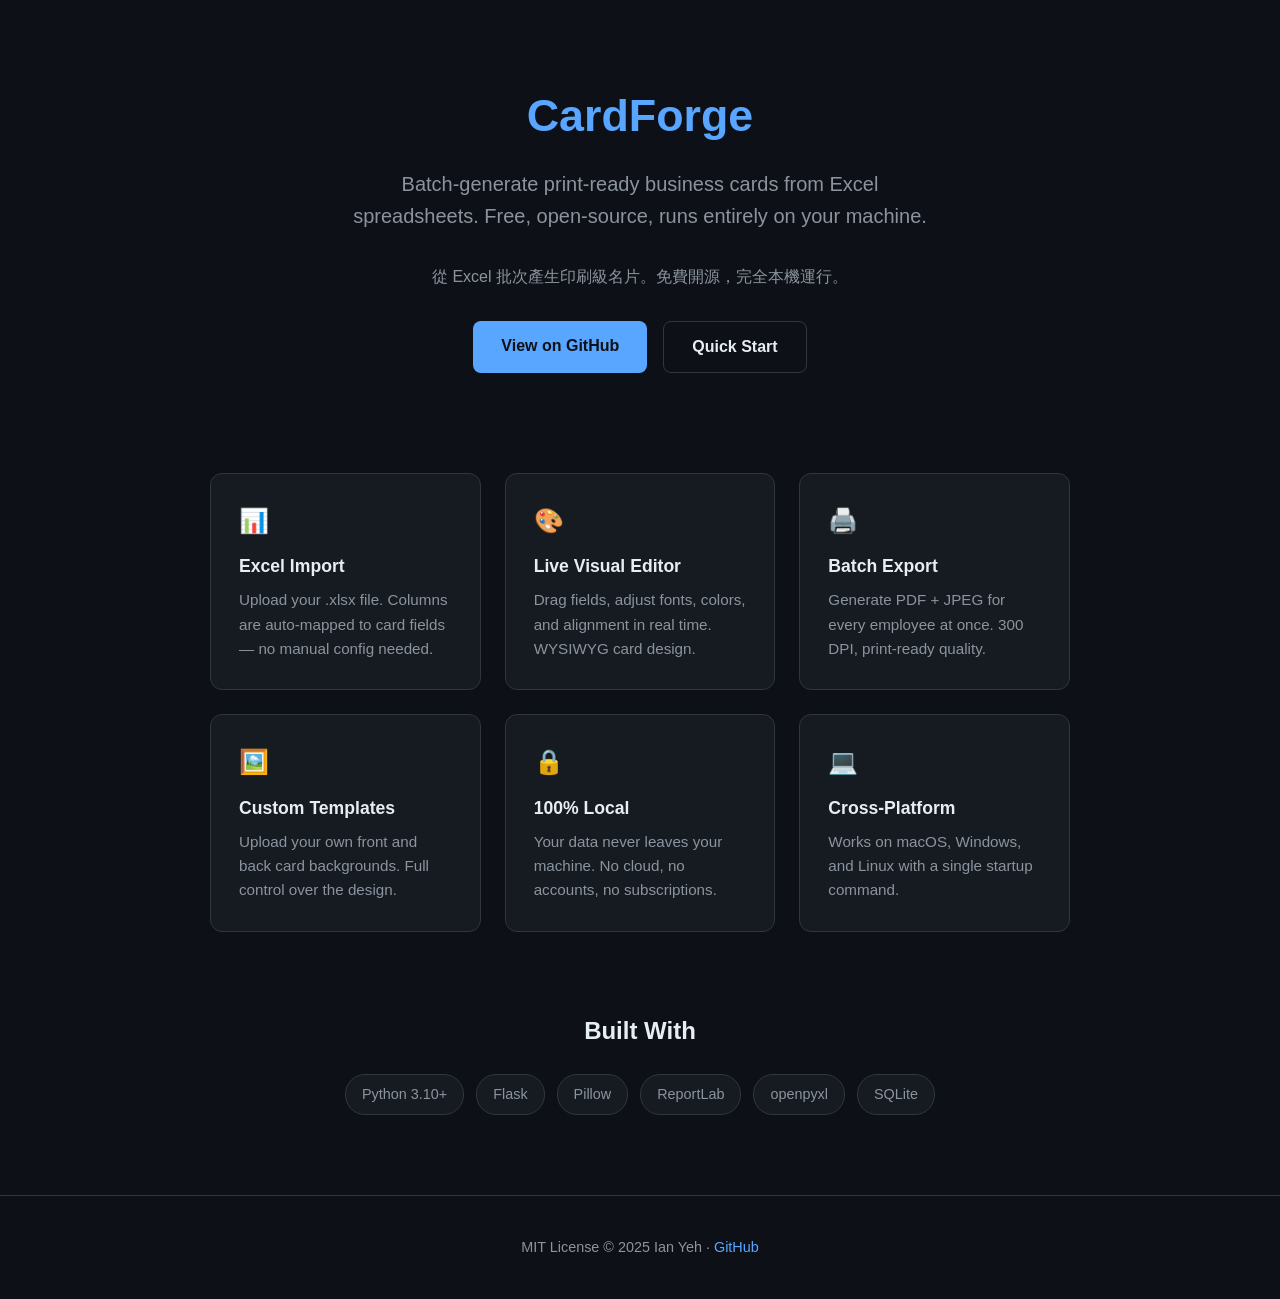
==== docs/index.html @ 14743d13 "Add LICENSE and GitHub Pages landing page for SEO - Add MIT LICENSE file (referenced by README badge" ====
<!DOCTYPE html>
<html lang="en">
<head>
    <meta charset="UTF-8">
    <meta name="viewport" content="width=device-width, initial-scale=1.0">
    <title>CardForge — Batch Business Card Generator from Excel</title>
    <meta name="description" content="Free, open-source business card generator. Convert Excel spreadsheets into print-ready PDF and JPEG name cards in seconds. No design software required.">
    <meta name="keywords" content="business card generator, batch name card, Excel to PDF, business card maker, 名片產生器, 批次名片, open source">
    <meta name="author" content="Ian Yeh">
    <link rel="canonical" href="https://ianyeh0516.github.io/CardForge/">

    <!-- Open Graph -->
    <meta property="og:type" content="website">
    <meta property="og:title" content="CardForge — Batch Business Card Generator from Excel">
    <meta property="og:description" content="Free, open-source tool to batch-generate print-ready business cards from Excel. No Canva, no Adobe, no subscriptions.">
    <meta property="og:url" content="https://ianyeh0516.github.io/CardForge/">
    <meta property="og:site_name" content="CardForge">

    <!-- Twitter Card -->
    <meta name="twitter:card" content="summary_large_image">
    <meta name="twitter:title" content="CardForge — Batch Business Card Generator from Excel">
    <meta name="twitter:description" content="Free, open-source tool to batch-generate print-ready business cards from Excel.">

    <!-- Structured Data -->
    <script type="application/ld+json">
    {
        "@context": "https://schema.org",
        "@type": "SoftwareApplication",
        "name": "CardForge",
        "description": "Free, open-source business card generator that converts Excel spreadsheets into print-ready PDF and JPEG name cards.",
        "applicationCategory": "BusinessApplication",
        "operatingSystem": "Windows, macOS, Linux",
        "offers": {
            "@type": "Offer",
            "price": "0",
            "priceCurrency": "USD"
        },
        "author": {
            "@type": "Person",
            "name": "Ian Yeh",
            "url": "https://github.com/IanYeh0516"
        },
        "license": "https://opensource.org/licenses/MIT",
        "codeRepository": "https://github.com/IanYeh0516/CardForge",
        "programmingLanguage": ["Python", "JavaScript"],
        "softwareRequirements": "Python 3.10+"
    }
    </script>

    <style>
        :root {
            --bg: #0d1117;
            --surface: #161b22;
            --border: #30363d;
            --text: #e6edf3;
            --text-muted: #8b949e;
            --accent: #58a6ff;
            --accent-hover: #79c0ff;
            --green: #3fb950;
        }
        * { margin: 0; padding: 0; box-sizing: border-box; }
        body {
            font-family: -apple-system, BlinkMacSystemFont, 'Segoe UI', Helvetica, Arial, sans-serif;
            background: var(--bg);
            color: var(--text);
            line-height: 1.6;
        }
        a { color: var(--accent); text-decoration: none; }
        a:hover { color: var(--accent-hover); text-decoration: underline; }

        .hero {
            text-align: center;
            padding: 80px 20px 60px;
            max-width: 800px;
            margin: 0 auto;
        }
        .hero h1 {
            font-size: 2.8rem;
            font-weight: 700;
            margin-bottom: 16px;
        }
        .hero h1 span { color: var(--accent); }
        .hero p {
            font-size: 1.25rem;
            color: var(--text-muted);
            margin-bottom: 32px;
            max-width: 600px;
            margin-left: auto;
            margin-right: auto;
        }
        .hero-buttons {
            display: flex;
            gap: 16px;
            justify-content: center;
            flex-wrap: wrap;
        }
        .btn {
            display: inline-block;
            padding: 12px 28px;
            border-radius: 8px;
            font-size: 1rem;
            font-weight: 600;
            transition: all 0.2s;
        }
        .btn-primary {
            background: var(--accent);
            color: var(--bg);
        }
        .btn-primary:hover { background: var(--accent-hover); text-decoration: none; }
        .btn-outline {
            border: 1px solid var(--border);
            color: var(--text);
        }
        .btn-outline:hover { border-color: var(--text-muted); text-decoration: none; }

        .features {
            max-width: 900px;
            margin: 0 auto;
            padding: 40px 20px 80px;
            display: grid;
            grid-template-columns: repeat(auto-fit, minmax(260px, 1fr));
            gap: 24px;
        }
        .feature-card {
            background: var(--surface);
            border: 1px solid var(--border);
            border-radius: 12px;
            padding: 28px;
        }
        .feature-card h3 {
            font-size: 1.1rem;
            margin-bottom: 8px;
        }
        .feature-card p {
            color: var(--text-muted);
            font-size: 0.95rem;
        }
        .feature-icon {
            font-size: 1.5rem;
            margin-bottom: 12px;
        }

        .tech-section {
            max-width: 900px;
            margin: 0 auto;
            padding: 0 20px 80px;
            text-align: center;
        }
        .tech-section h2 {
            font-size: 1.5rem;
            margin-bottom: 24px;
        }
        .tech-badges {
            display: flex;
            gap: 12px;
            justify-content: center;
            flex-wrap: wrap;
        }
        .badge {
            background: var(--surface);
            border: 1px solid var(--border);
            padding: 8px 16px;
            border-radius: 20px;
            font-size: 0.9rem;
            color: var(--text-muted);
        }

        footer {
            text-align: center;
            padding: 40px 20px;
            border-top: 1px solid var(--border);
            color: var(--text-muted);
            font-size: 0.9rem;
        }
    </style>
</head>
<body>
    <section class="hero">
        <h1><span>CardForge</span></h1>
        <p>Batch-generate print-ready business cards from Excel spreadsheets. Free, open-source, runs entirely on your machine.</p>
        <p style="font-size: 1rem;">從 Excel 批次產生印刷級名片。免費開源，完全本機運行。</p>
        <div class="hero-buttons">
            <a href="https://github.com/IanYeh0516/CardForge" class="btn btn-primary">View on GitHub</a>
            <a href="https://github.com/IanYeh0516/CardForge#quick-start" class="btn btn-outline">Quick Start</a>
        </div>
    </section>

    <section class="features">
        <article class="feature-card">
            <div class="feature-icon">📊</div>
            <h3>Excel Import</h3>
            <p>Upload your .xlsx file. Columns are auto-mapped to card fields — no manual config needed.</p>
        </article>
        <article class="feature-card">
            <div class="feature-icon">🎨</div>
            <h3>Live Visual Editor</h3>
            <p>Drag fields, adjust fonts, colors, and alignment in real time. WYSIWYG card design.</p>
        </article>
        <article class="feature-card">
            <div class="feature-icon">🖨️</div>
            <h3>Batch Export</h3>
            <p>Generate PDF + JPEG for every employee at once. 300 DPI, print-ready quality.</p>
        </article>
        <article class="feature-card">
            <div class="feature-icon">🖼️</div>
            <h3>Custom Templates</h3>
            <p>Upload your own front and back card backgrounds. Full control over the design.</p>
        </article>
        <article class="feature-card">
            <div class="feature-icon">🔒</div>
            <h3>100% Local</h3>
            <p>Your data never leaves your machine. No cloud, no accounts, no subscriptions.</p>
        </article>
        <article class="feature-card">
            <div class="feature-icon">💻</div>
            <h3>Cross-Platform</h3>
            <p>Works on macOS, Windows, and Linux with a single startup command.</p>
        </article>
    </section>

    <section class="tech-section">
        <h2>Built With</h2>
        <div class="tech-badges">
            <span class="badge">Python 3.10+</span>
            <span class="badge">Flask</span>
            <span class="badge">Pillow</span>
            <span class="badge">ReportLab</span>
            <span class="badge">openpyxl</span>
            <span class="badge">SQLite</span>
        </div>
    </section>

    <footer>
        <p>MIT License &copy; 2025 Ian Yeh &middot; <a href="https://github.com/IanYeh0516/CardForge">GitHub</a></p>
    </footer>
</body>
</html>
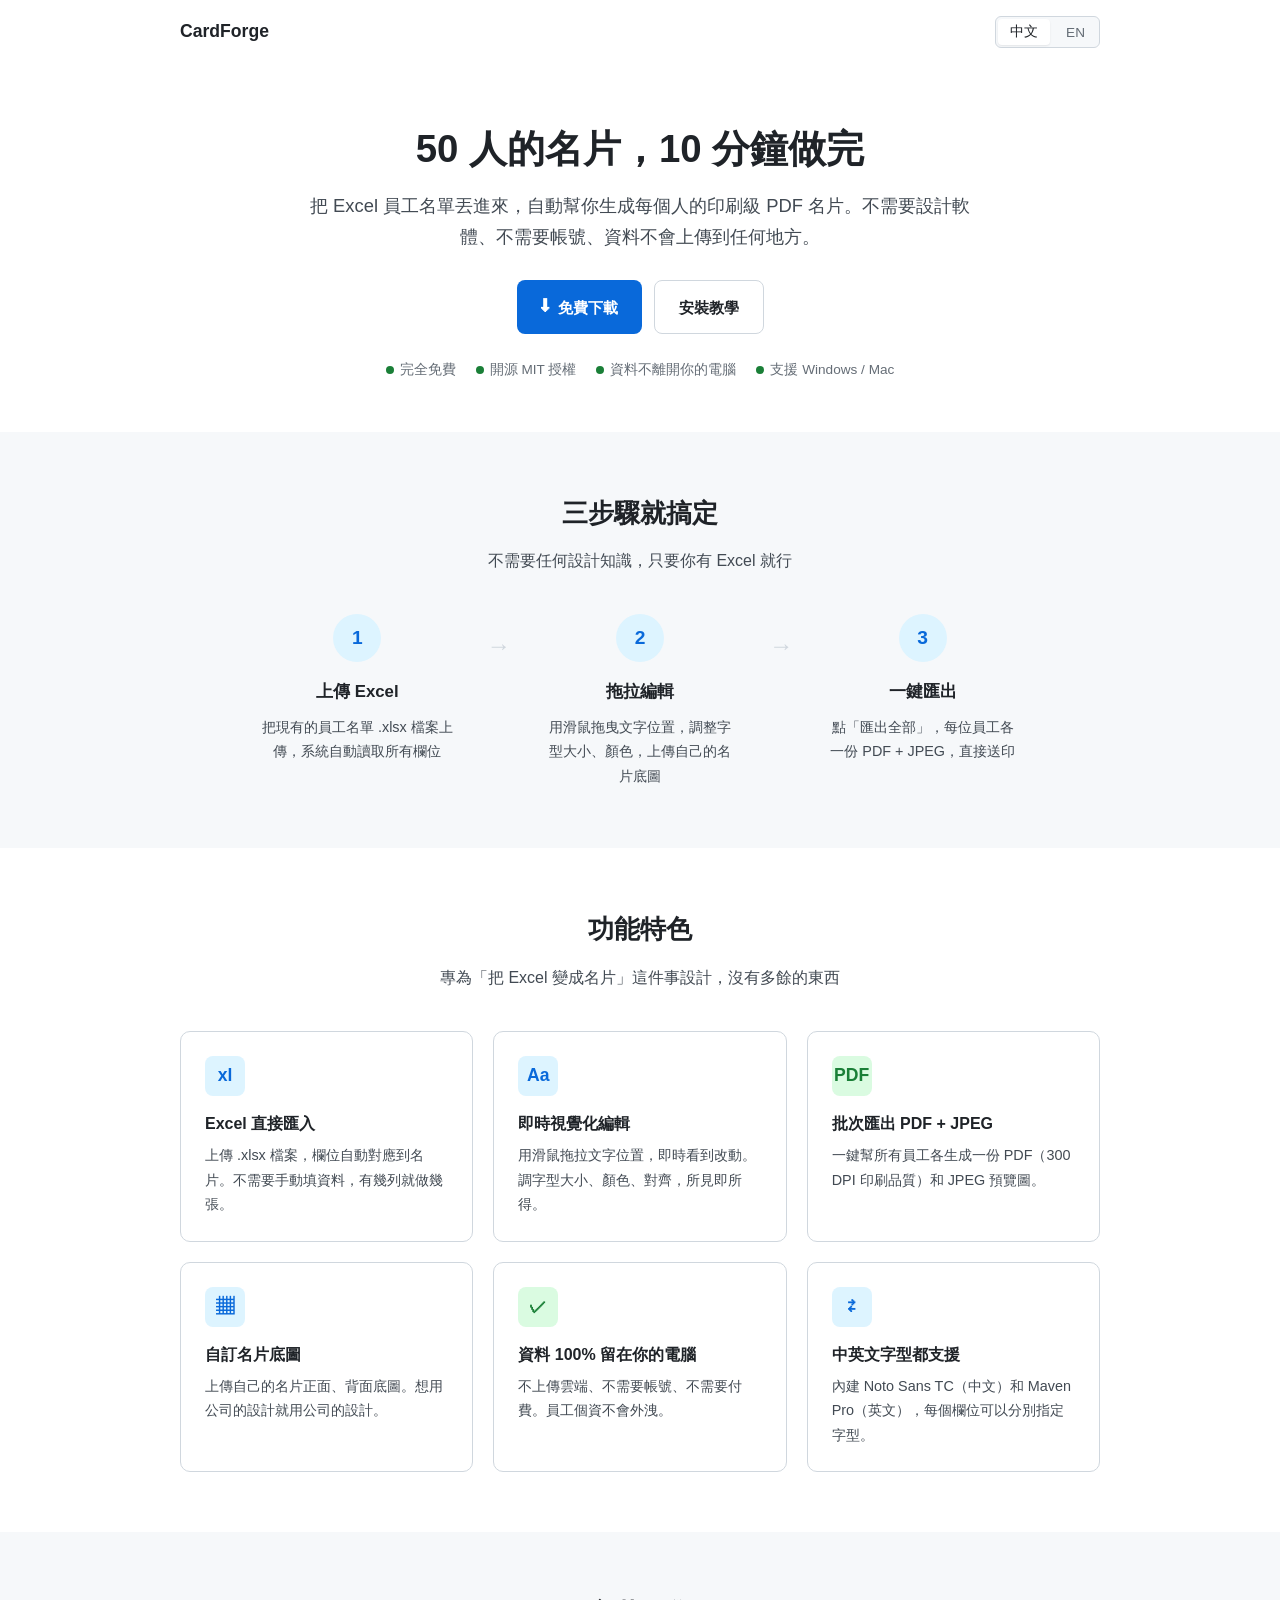
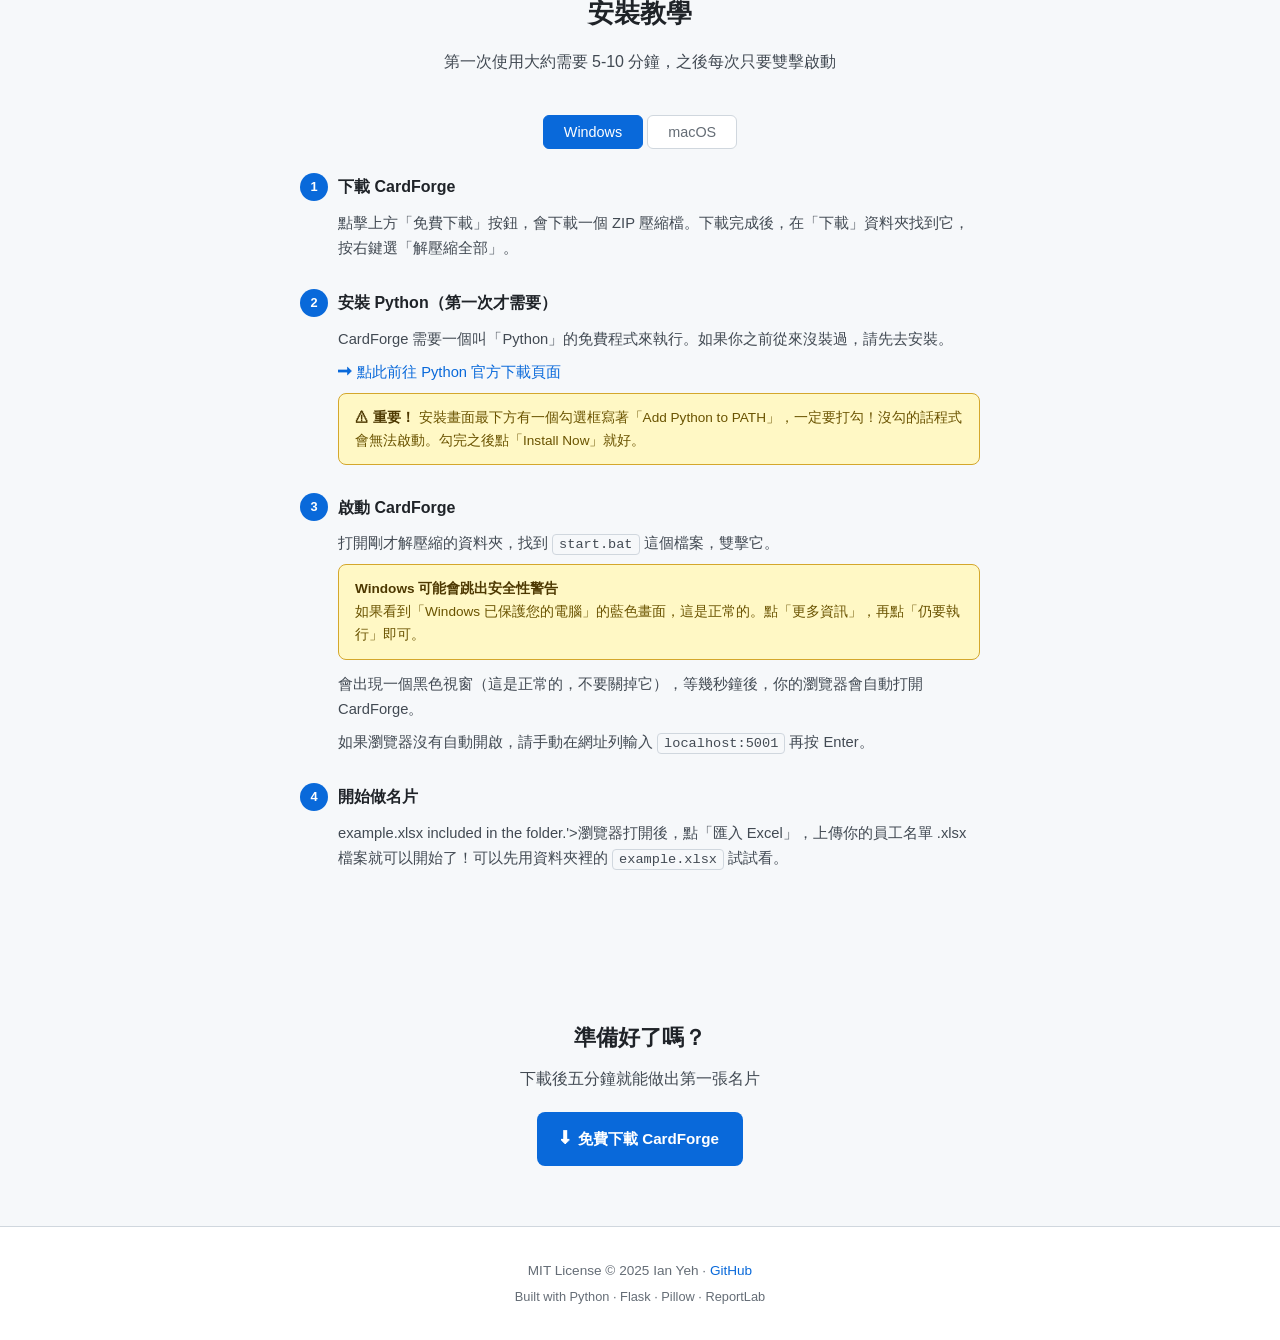
==== commit ca2f1833: "Rewrite landing page based on 4-persona UX review - Light theme, bilingual toggle (ZH/EN), pain-poin" ====
--- a/docs/index.html
+++ b/docs/index.html
@@ -1,25 +1,25 @@
 <!DOCTYPE html>
-<html lang="en">
+<html lang="zh-TW">
 <head>
     <meta charset="UTF-8">
     <meta name="viewport" content="width=device-width, initial-scale=1.0">
-    <title>CardForge — Batch Business Card Generator from Excel</title>
-    <meta name="description" content="Free, open-source business card generator. Convert Excel spreadsheets into print-ready PDF and JPEG name cards in seconds. No design software required.">
-    <meta name="keywords" content="business card generator, batch name card, Excel to PDF, business card maker, 名片產生器, 批次名片, open source">
+    <title>CardForge — 從 Excel 批次產生名片 | Batch Business Card Generator</title>
+    <meta name="description" content="免費開源名片產生器，從 Excel 批次產生印刷級 PDF 名片。不需要設計軟體，不需要帳號，資料完全不上傳。Free, open-source batch business card generator from Excel.">
+    <meta name="keywords" content="名片產生器, 批次名片, Excel 名片, business card generator, batch name card, Excel to PDF, 免費名片工具, open source">
     <meta name="author" content="Ian Yeh">
     <link rel="canonical" href="https://ianyeh0516.github.io/CardForge/">
 
     <!-- Open Graph -->
     <meta property="og:type" content="website">
-    <meta property="og:title" content="CardForge — Batch Business Card Generator from Excel">
-    <meta property="og:description" content="Free, open-source tool to batch-generate print-ready business cards from Excel. No Canva, no Adobe, no subscriptions.">
+    <meta property="og:title" content="CardForge — 從 Excel 批次產生印刷級名片">
+    <meta property="og:description" content="免費開源工具，把 Excel 員工名單一鍵轉成印刷級 PDF 名片。不用 Canva、不用 Adobe、不用付費。">
     <meta property="og:url" content="https://ianyeh0516.github.io/CardForge/">
     <meta property="og:site_name" content="CardForge">
 
     <!-- Twitter Card -->
     <meta name="twitter:card" content="summary_large_image">
-    <meta name="twitter:title" content="CardForge — Batch Business Card Generator from Excel">
-    <meta name="twitter:description" content="Free, open-source tool to batch-generate print-ready business cards from Excel.">
+    <meta name="twitter:title" content="CardForge — 從 Excel 批次產生印刷級名片">
+    <meta name="twitter:description" content="免費開源工具，把 Excel 員工名單一鍵轉成印刷級 PDF 名片。">
 
     <!-- Structured Data -->
     <script type="application/ld+json">
@@ -30,16 +30,8 @@
         "description": "Free, open-source business card generator that converts Excel spreadsheets into print-ready PDF and JPEG name cards.",
         "applicationCategory": "BusinessApplication",
         "operatingSystem": "Windows, macOS, Linux",
-        "offers": {
-            "@type": "Offer",
-            "price": "0",
-            "priceCurrency": "USD"
-        },
-        "author": {
-            "@type": "Person",
-            "name": "Ian Yeh",
-            "url": "https://github.com/IanYeh0516"
-        },
+        "offers": { "@type": "Offer", "price": "0", "priceCurrency": "USD" },
+        "author": { "@type": "Person", "name": "Ian Yeh", "url": "https://github.com/IanYeh0516" },
         "license": "https://opensource.org/licenses/MIT",
         "codeRepository": "https://github.com/IanYeh0516/CardForge",
         "programmingLanguage": ["Python", "JavaScript"],
@@ -49,189 +41,621 @@
 
     <style>
         :root {
-            --bg: #0d1117;
-            --surface: #161b22;
-            --border: #30363d;
-            --text: #e6edf3;
-            --text-muted: #8b949e;
-            --accent: #58a6ff;
-            --accent-hover: #79c0ff;
-            --green: #3fb950;
+            --bg: #ffffff;
+            --bg-alt: #f6f8fa;
+            --surface: #ffffff;
+            --border: #d0d7de;
+            --text: #1f2328;
+            --text-body: #424a53;
+            --text-muted: #656d76;
+            --accent: #0969da;
+            --accent-hover: #0550ae;
+            --accent-light: #ddf4ff;
+            --green: #1a7f37;
+            --green-light: #dafbe1;
         }
         * { margin: 0; padding: 0; box-sizing: border-box; }
         body {
-            font-family: -apple-system, BlinkMacSystemFont, 'Segoe UI', Helvetica, Arial, sans-serif;
+            font-family: -apple-system, BlinkMacSystemFont, 'Segoe UI', 'Noto Sans TC', Helvetica, Arial, sans-serif;
             background: var(--bg);
             color: var(--text);
-            line-height: 1.6;
+            line-height: 1.7;
         }
         a { color: var(--accent); text-decoration: none; }
         a:hover { color: var(--accent-hover); text-decoration: underline; }
 
+        /* -- Nav -- */
+        .nav {
+            display: flex;
+            justify-content: space-between;
+            align-items: center;
+            max-width: 960px;
+            margin: 0 auto;
+            padding: 16px 20px;
+        }
+        .nav-brand {
+            font-size: 1.1rem;
+            font-weight: 700;
+            color: var(--text);
+            text-decoration: none;
+        }
+        .lang-switch {
+            display: flex;
+            gap: 4px;
+            background: var(--bg-alt);
+            border: 1px solid var(--border);
+            border-radius: 6px;
+            padding: 2px;
+        }
+        .lang-btn {
+            padding: 4px 12px;
+            border-radius: 4px;
+            border: none;
+            background: none;
+            font-size: 0.85rem;
+            cursor: pointer;
+            color: var(--text-muted);
+            font-weight: 500;
+        }
+        .lang-btn.active {
+            background: var(--surface);
+            color: var(--text);
+            box-shadow: 0 1px 2px rgba(0,0,0,0.08);
+        }
+
+        /* -- Hero -- */
         .hero {
             text-align: center;
-            padding: 80px 20px 60px;
-            max-width: 800px;
+            padding: 60px 20px 50px;
+            max-width: 720px;
             margin: 0 auto;
         }
         .hero h1 {
-            font-size: 2.8rem;
-            font-weight: 700;
+            font-size: 2.4rem;
+            font-weight: 800;
             margin-bottom: 16px;
-        }
-        .hero h1 span { color: var(--accent); }
-        .hero p {
-            font-size: 1.25rem;
-            color: var(--text-muted);
-            margin-bottom: 32px;
-            max-width: 600px;
-            margin-left: auto;
-            margin-right: auto;
+            line-height: 1.3;
+        }
+        .hero h2 {
+            font-size: 1.15rem;
+            font-weight: 400;
+            color: var(--text-body);
+            margin-bottom: 28px;
+            line-height: 1.7;
         }
         .hero-buttons {
             display: flex;
-            gap: 16px;
+            gap: 12px;
             justify-content: center;
             flex-wrap: wrap;
         }
         .btn {
-            display: inline-block;
-            padding: 12px 28px;
+            display: inline-flex;
+            align-items: center;
+            gap: 8px;
+            padding: 12px 24px;
             border-radius: 8px;
-            font-size: 1rem;
+            font-size: 0.95rem;
             font-weight: 600;
-            transition: all 0.2s;
-        }
+            transition: all 0.15s;
+            text-decoration: none;
+        }
+        .btn:hover { text-decoration: none; }
         .btn-primary {
             background: var(--accent);
-            color: var(--bg);
-        }
-        .btn-primary:hover { background: var(--accent-hover); text-decoration: none; }
+            color: #fff;
+        }
+        .btn-primary:hover { background: var(--accent-hover); color: #fff; }
         .btn-outline {
             border: 1px solid var(--border);
             color: var(--text);
-        }
-        .btn-outline:hover { border-color: var(--text-muted); text-decoration: none; }
-
+            background: var(--surface);
+        }
+        .btn-outline:hover { border-color: var(--text-muted); color: var(--text); }
+        .btn-icon { font-size: 1.1rem; }
+
+        /* -- Trust badges -- */
+        .trust {
+            display: flex;
+            gap: 20px;
+            justify-content: center;
+            flex-wrap: wrap;
+            margin-top: 24px;
+        }
+        .trust-item {
+            display: flex;
+            align-items: center;
+            gap: 6px;
+            font-size: 0.85rem;
+            color: var(--text-muted);
+        }
+        .trust-dot {
+            width: 8px;
+            height: 8px;
+            border-radius: 50%;
+            background: var(--green);
+        }
+
+        /* -- Section -- */
+        .section {
+            max-width: 960px;
+            margin: 0 auto;
+            padding: 60px 20px;
+        }
+        .section-alt { background: var(--bg-alt); }
+        .section-title {
+            text-align: center;
+            font-size: 1.6rem;
+            font-weight: 700;
+            margin-bottom: 12px;
+        }
+        .section-subtitle {
+            text-align: center;
+            color: var(--text-body);
+            margin-bottom: 40px;
+            font-size: 1rem;
+        }
+
+        /* -- How it works (3 steps) -- */
+        .steps {
+            display: grid;
+            grid-template-columns: repeat(auto-fit, minmax(200px, 1fr));
+            gap: 32px;
+            max-width: 760px;
+            margin: 0 auto;
+        }
+        .step {
+            text-align: center;
+        }
+        .step-number {
+            display: inline-flex;
+            align-items: center;
+            justify-content: center;
+            width: 48px;
+            height: 48px;
+            border-radius: 50%;
+            background: var(--accent-light);
+            color: var(--accent);
+            font-size: 1.2rem;
+            font-weight: 700;
+            margin-bottom: 16px;
+        }
+        .step h3 {
+            font-size: 1.05rem;
+            margin-bottom: 8px;
+        }
+        .step p {
+            font-size: 0.9rem;
+            color: var(--text-body);
+        }
+        .step-arrow {
+            display: none;
+        }
+        @media (min-width: 640px) {
+            .steps { grid-template-columns: 1fr auto 1fr auto 1fr; align-items: start; }
+            .step-arrow {
+                display: flex;
+                align-items: center;
+                justify-content: center;
+                padding-top: 12px;
+                color: var(--border);
+                font-size: 1.5rem;
+            }
+        }
+
+        /* -- Features -- */
         .features {
-            max-width: 900px;
-            margin: 0 auto;
-            padding: 40px 20px 80px;
             display: grid;
             grid-template-columns: repeat(auto-fit, minmax(260px, 1fr));
-            gap: 24px;
+            gap: 20px;
         }
         .feature-card {
             background: var(--surface);
             border: 1px solid var(--border);
-            border-radius: 12px;
-            padding: 28px;
-        }
+            border-radius: 10px;
+            padding: 24px;
+        }
+        .feature-icon {
+            width: 40px;
+            height: 40px;
+            border-radius: 8px;
+            display: flex;
+            align-items: center;
+            justify-content: center;
+            font-size: 1.1rem;
+            margin-bottom: 14px;
+            font-weight: 700;
+        }
+        .fi-blue { background: var(--accent-light); color: var(--accent); }
+        .fi-green { background: var(--green-light); color: var(--green); }
         .feature-card h3 {
-            font-size: 1.1rem;
+            font-size: 1rem;
+            margin-bottom: 6px;
+        }
+        .feature-card p {
+            color: var(--text-body);
+            font-size: 0.9rem;
+        }
+
+        /* -- Quick Start -- */
+        .quickstart {
+            max-width: 680px;
+            margin: 0 auto;
+        }
+        .qs-tabs {
+            display: flex;
+            gap: 4px;
+            margin-bottom: 24px;
+            justify-content: center;
+        }
+        .qs-tab {
+            padding: 8px 20px;
+            border: 1px solid var(--border);
+            border-radius: 6px;
+            background: var(--surface);
+            cursor: pointer;
+            font-size: 0.9rem;
+            font-weight: 500;
+            color: var(--text-muted);
+        }
+        .qs-tab.active {
+            background: var(--accent);
+            color: #fff;
+            border-color: var(--accent);
+        }
+        .qs-platform { display: none; }
+        .qs-platform.active { display: block; }
+        .qs-step {
+            margin-bottom: 28px;
+        }
+        .qs-step-header {
+            display: flex;
+            align-items: center;
+            gap: 10px;
+            margin-bottom: 10px;
+        }
+        .qs-step-num {
+            width: 28px;
+            height: 28px;
+            border-radius: 50%;
+            background: var(--accent);
+            color: #fff;
+            font-size: 0.8rem;
+            font-weight: 700;
+            display: flex;
+            align-items: center;
+            justify-content: center;
+            flex-shrink: 0;
+        }
+        .qs-step-header h4 {
+            font-size: 1rem;
+            font-weight: 600;
+        }
+        .qs-step-body {
+            margin-left: 38px;
+            color: var(--text-body);
+            font-size: 0.92rem;
+        }
+        .qs-step-body p { margin-bottom: 8px; }
+        .qs-step-body code {
+            background: var(--bg-alt);
+            border: 1px solid var(--border);
+            padding: 2px 6px;
+            border-radius: 4px;
+            font-size: 0.85rem;
+        }
+        .qs-step-body a { font-weight: 500; }
+        .qs-note {
+            background: #fff8c5;
+            border: 1px solid #d4a72c;
+            border-radius: 8px;
+            padding: 12px 16px;
+            margin-top: 8px;
+            font-size: 0.85rem;
+            color: #6a5300;
+        }
+        .qs-note strong { color: #4d3800; }
+
+        /* -- CTA bottom -- */
+        .cta-bottom {
+            text-align: center;
+            padding: 60px 20px;
+            background: var(--bg-alt);
+        }
+        .cta-bottom h2 {
+            font-size: 1.4rem;
             margin-bottom: 8px;
         }
-        .feature-card p {
-            color: var(--text-muted);
-            font-size: 0.95rem;
-        }
-        .feature-icon {
-            font-size: 1.5rem;
-            margin-bottom: 12px;
-        }
-
-        .tech-section {
-            max-width: 900px;
-            margin: 0 auto;
-            padding: 0 20px 80px;
-            text-align: center;
-        }
-        .tech-section h2 {
-            font-size: 1.5rem;
-            margin-bottom: 24px;
-        }
-        .tech-badges {
-            display: flex;
-            gap: 12px;
-            justify-content: center;
-            flex-wrap: wrap;
-        }
-        .badge {
-            background: var(--surface);
-            border: 1px solid var(--border);
-            padding: 8px 16px;
-            border-radius: 20px;
-            font-size: 0.9rem;
-            color: var(--text-muted);
-        }
-
+        .cta-bottom p {
+            color: var(--text-body);
+            margin-bottom: 20px;
+        }
+
+        /* -- Footer -- */
         footer {
             text-align: center;
-            padding: 40px 20px;
+            padding: 32px 20px;
             border-top: 1px solid var(--border);
             color: var(--text-muted);
-            font-size: 0.9rem;
+            font-size: 0.85rem;
+        }
+        footer .tech { margin-top: 4px; font-size: 0.8rem; }
+
+        /* -- Responsive -- */
+        @media (max-width: 480px) {
+            .hero h1 { font-size: 1.8rem; }
+            .hero h2 { font-size: 1rem; }
+            .section-title { font-size: 1.3rem; }
         }
     </style>
 </head>
 <body>
-    <section class="hero">
-        <h1><span>CardForge</span></h1>
-        <p>Batch-generate print-ready business cards from Excel spreadsheets. Free, open-source, runs entirely on your machine.</p>
-        <p style="font-size: 1rem;">從 Excel 批次產生印刷級名片。免費開源，完全本機運行。</p>
-        <div class="hero-buttons">
-            <a href="https://github.com/IanYeh0516/CardForge" class="btn btn-primary">View on GitHub</a>
-            <a href="https://github.com/IanYeh0516/CardForge#quick-start" class="btn btn-outline">Quick Start</a>
+
+<!-- Nav -->
+<nav class="nav">
+    <a class="nav-brand" href="#">CardForge</a>
+    <div class="lang-switch">
+        <button class="lang-btn active" onclick="setLang('zh')">中文</button>
+        <button class="lang-btn" onclick="setLang('en')">EN</button>
+    </div>
+</nav>
+
+<!-- Hero -->
+<section class="hero">
+    <h1>
+        <span data-zh="50 人的名片，10 分鐘做完" data-en="50 business cards in 10 minutes">50 人的名片，10 分鐘做完</span>
+    </h1>
+    <h2>
+        <span data-zh="把 Excel 員工名單丟進來，自動幫你生成每個人的印刷級 PDF 名片。不需要設計軟體、不需要帳號、資料不會上傳到任何地方。" data-en="Drop your Excel employee list in, and get print-ready PDF business cards for everyone. No design software, no accounts, your data stays on your machine.">把 Excel 員工名單丟進來，自動幫你生成每個人的印刷級 PDF 名片。不需要設計軟體、不需要帳號、資料不會上傳到任何地方。</span>
+    </h2>
+    <div class="hero-buttons">
+        <a href="https://github.com/IanYeh0516/CardForge/archive/refs/heads/master.zip" class="btn btn-primary">
+            <span class="btn-icon">&#11015;</span>
+            <span data-zh="免費下載" data-en="Download Free">免費下載</span>
+        </a>
+        <a href="#quickstart" class="btn btn-outline">
+            <span data-zh="安裝教學" data-en="Setup Guide">安裝教學</span>
+        </a>
+    </div>
+    <div class="trust">
+        <span class="trust-item"><span class="trust-dot"></span> <span data-zh="完全免費" data-en="100% Free">完全免費</span></span>
+        <span class="trust-item"><span class="trust-dot"></span> <span data-zh="開源 MIT 授權" data-en="Open Source (MIT)">開源 MIT 授權</span></span>
+        <span class="trust-item"><span class="trust-dot"></span> <span data-zh="資料不離開你的電腦" data-en="Data never leaves your machine">資料不離開你的電腦</span></span>
+        <span class="trust-item"><span class="trust-dot"></span> <span data-zh="支援 Windows / Mac" data-en="Windows / macOS / Linux">支援 Windows / Mac</span></span>
+    </div>
+</section>
+
+<!-- How it works -->
+<div class="section-alt">
+<section class="section">
+    <h2 class="section-title">
+        <span data-zh="三步驟就搞定" data-en="How It Works">三步驟就搞定</span>
+    </h2>
+    <p class="section-subtitle">
+        <span data-zh="不需要任何設計知識，只要你有 Excel 就行" data-en="No design skills needed - if you have an Excel file, you're ready">不需要任何設計知識，只要你有 Excel 就行</span>
+    </p>
+    <div class="steps">
+        <div class="step">
+            <div class="step-number">1</div>
+            <h3><span data-zh="上傳 Excel" data-en="Upload Excel">上傳 Excel</span></h3>
+            <p><span data-zh="把現有的員工名單 .xlsx 檔案上傳，系統自動讀取所有欄位" data-en="Upload your .xlsx employee list - columns are auto-detected">把現有的員工名單 .xlsx 檔案上傳，系統自動讀取所有欄位</span></p>
         </div>
-    </section>
-
-    <section class="features">
+        <div class="step-arrow">&#8594;</div>
+        <div class="step">
+            <div class="step-number">2</div>
+            <h3><span data-zh="拖拉編輯" data-en="Drag & Edit">拖拉編輯</span></h3>
+            <p><span data-zh="用滑鼠拖曳文字位置，調整字型大小、顏色，上傳自己的名片底圖" data-en="Drag text fields with your mouse, adjust fonts, colors, and upload your own card background">用滑鼠拖曳文字位置，調整字型大小、顏色，上傳自己的名片底圖</span></p>
+        </div>
+        <div class="step-arrow">&#8594;</div>
+        <div class="step">
+            <div class="step-number">3</div>
+            <h3><span data-zh="一鍵匯出" data-en="Export All">一鍵匯出</span></h3>
+            <p><span data-zh="點「匯出全部」，每位員工各一份 PDF + JPEG，直接送印" data-en="Click 'Export All' - get a PDF + JPEG for each employee, ready for print">點「匯出全部」，每位員工各一份 PDF + JPEG，直接送印</span></p>
+        </div>
+    </div>
+</section>
+</div>
+
+<!-- Features -->
+<section class="section">
+    <h2 class="section-title">
+        <span data-zh="功能特色" data-en="Features">功能特色</span>
+    </h2>
+    <p class="section-subtitle">
+        <span data-zh="專為「把 Excel 變成名片」這件事設計，沒有多餘的東西" data-en="Built for one thing: turning Excel into business cards. Nothing more, nothing less.">專為「把 Excel 變成名片」這件事設計，沒有多餘的東西</span>
+    </p>
+    <div class="features">
         <article class="feature-card">
-            <div class="feature-icon">📊</div>
-            <h3>Excel Import</h3>
-            <p>Upload your .xlsx file. Columns are auto-mapped to card fields — no manual config needed.</p>
+            <div class="feature-icon fi-blue">xl</div>
+            <h3><span data-zh="Excel 直接匯入" data-en="Excel Import">Excel 直接匯入</span></h3>
+            <p><span data-zh="上傳 .xlsx 檔案，欄位自動對應到名片。不需要手動填資料，有幾列就做幾張。" data-en="Upload .xlsx files, columns auto-map to card fields. One row = one card, no manual entry.">上傳 .xlsx 檔案，欄位自動對應到名片。不需要手動填資料，有幾列就做幾張。</span></p>
         </article>
         <article class="feature-card">
-            <div class="feature-icon">🎨</div>
-            <h3>Live Visual Editor</h3>
-            <p>Drag fields, adjust fonts, colors, and alignment in real time. WYSIWYG card design.</p>
+            <div class="feature-icon fi-blue">Aa</div>
+            <h3><span data-zh="即時視覺化編輯" data-en="Live Visual Editor">即時視覺化編輯</span></h3>
+            <p><span data-zh="用滑鼠拖拉文字位置，即時看到改動。調字型大小、顏色、對齊，所見即所得。" data-en="Drag text fields with your mouse. Change font size, color, alignment. What you see is what you print.">用滑鼠拖拉文字位置，即時看到改動。調字型大小、顏色、對齊，所見即所得。</span></p>
         </article>
         <article class="feature-card">
-            <div class="feature-icon">🖨️</div>
-            <h3>Batch Export</h3>
-            <p>Generate PDF + JPEG for every employee at once. 300 DPI, print-ready quality.</p>
+            <div class="feature-icon fi-green">PDF</div>
+            <h3><span data-zh="批次匯出 PDF + JPEG" data-en="Batch PDF + JPEG Export">批次匯出 PDF + JPEG</span></h3>
+            <p><span data-zh="一鍵幫所有員工各生成一份 PDF（300 DPI 印刷品質）和 JPEG 預覽圖。" data-en="One click to generate PDF (300 DPI print quality) and JPEG preview for every employee.">一鍵幫所有員工各生成一份 PDF（300 DPI 印刷品質）和 JPEG 預覽圖。</span></p>
         </article>
         <article class="feature-card">
-            <div class="feature-icon">🖼️</div>
-            <h3>Custom Templates</h3>
-            <p>Upload your own front and back card backgrounds. Full control over the design.</p>
+            <div class="feature-icon fi-blue">&#9638;</div>
+            <h3><span data-zh="自訂名片底圖" data-en="Custom Card Templates">自訂名片底圖</span></h3>
+            <p><span data-zh="上傳自己的名片正面、背面底圖。想用公司的設計就用公司的設計。" data-en="Upload your own front and back backgrounds. Use your company's design, not a template.">上傳自己的名片正面、背面底圖。想用公司的設計就用公司的設計。</span></p>
         </article>
         <article class="feature-card">
-            <div class="feature-icon">🔒</div>
-            <h3>100% Local</h3>
-            <p>Your data never leaves your machine. No cloud, no accounts, no subscriptions.</p>
+            <div class="feature-icon fi-green">&#10003;</div>
+            <h3><span data-zh="資料 100% 留在你的電腦" data-en="100% Local & Private">資料 100% 留在你的電腦</span></h3>
+            <p><span data-zh="不上傳雲端、不需要帳號、不需要付費。員工個資不會外洩。" data-en="No cloud, no accounts, no fees. Employee data never leaves your machine.">不上傳雲端、不需要帳號、不需要付費。員工個資不會外洩。</span></p>
         </article>
         <article class="feature-card">
-            <div class="feature-icon">💻</div>
-            <h3>Cross-Platform</h3>
-            <p>Works on macOS, Windows, and Linux with a single startup command.</p>
+            <div class="feature-icon fi-blue">&#8644;</div>
+            <h3><span data-zh="中英文字型都支援" data-en="Chinese + English Fonts">中英文字型都支援</span></h3>
+            <p><span data-zh="內建 Noto Sans TC（中文）和 Maven Pro（英文），每個欄位可以分別指定字型。" data-en="Built-in Noto Sans TC (Chinese) and Maven Pro (English). Assign different fonts per field.">內建 Noto Sans TC（中文）和 Maven Pro（英文），每個欄位可以分別指定字型。</span></p>
         </article>
-    </section>
-
-    <section class="tech-section">
-        <h2>Built With</h2>
-        <div class="tech-badges">
-            <span class="badge">Python 3.10+</span>
-            <span class="badge">Flask</span>
-            <span class="badge">Pillow</span>
-            <span class="badge">ReportLab</span>
-            <span class="badge">openpyxl</span>
-            <span class="badge">SQLite</span>
+    </div>
+</section>
+
+<!-- Quick Start -->
+<div class="section-alt" id="quickstart">
+<section class="section">
+    <h2 class="section-title">
+        <span data-zh="安裝教學" data-en="Setup Guide">安裝教學</span>
+    </h2>
+    <p class="section-subtitle">
+        <span data-zh="第一次使用大約需要 5-10 分鐘，之後每次只要雙擊啟動" data-en="First-time setup takes about 5-10 minutes. After that, just double-click to start.">第一次使用大約需要 5-10 分鐘，之後每次只要雙擊啟動</span>
+    </p>
+
+    <div class="quickstart">
+        <!-- Platform Tabs -->
+        <div class="qs-tabs">
+            <button class="qs-tab active" onclick="showPlatform('win')">Windows</button>
+            <button class="qs-tab" onclick="showPlatform('mac')">macOS</button>
         </div>
-    </section>
-
-    <footer>
-        <p>MIT License &copy; 2025 Ian Yeh &middot; <a href="https://github.com/IanYeh0516/CardForge">GitHub</a></p>
-    </footer>
+
+        <!-- ===== Windows ===== -->
+        <div class="qs-platform active" id="qs-win">
+            <div class="qs-step">
+                <div class="qs-step-header">
+                    <div class="qs-step-num">1</div>
+                    <h4><span data-zh="下載 CardForge" data-en="Download CardForge">下載 CardForge</span></h4>
+                </div>
+                <div class="qs-step-body">
+                    <p><span data-zh='點擊上方「免費下載」按鈕，會下載一個 ZIP 壓縮檔。下載完成後，在「下載」資料夾找到它，按右鍵選「解壓縮全部」。' data-en='Click the "Download Free" button above. You\'ll get a ZIP file. Find it in your Downloads folder, right-click, and select "Extract All".'>點擊上方「免費下載」按鈕，會下載一個 ZIP 壓縮檔。下載完成後，在「下載」資料夾找到它，按右鍵選「解壓縮全部」。</span></p>
+                </div>
+            </div>
+
+            <div class="qs-step">
+                <div class="qs-step-header">
+                    <div class="qs-step-num">2</div>
+                    <h4><span data-zh="安裝 Python（第一次才需要）" data-en="Install Python (first time only)">安裝 Python（第一次才需要）</span></h4>
+                </div>
+                <div class="qs-step-body">
+                    <p><span data-zh='CardForge 需要一個叫「Python」的免費程式來執行。如果你之前從來沒裝過，請先去安裝。' data-en='CardForge needs a free program called "Python" to run. If you have never installed it before:'>CardForge 需要一個叫「Python」的免費程式來執行。如果你之前從來沒裝過，請先去安裝。</span></p>
+                    <p><a href="https://www.python.org/downloads/" target="_blank" rel="noopener"><span data-zh="&#10145; 點此前往 Python 官方下載頁面" data-en="&#10145; Go to Python official download page">&#10145; 點此前往 Python 官方下載頁面</span></a></p>
+                    <div class="qs-note">
+                        <strong><span data-zh="&#9888; 重要！" data-en="&#9888; Important!">&#9888; 重要！</span></strong>
+                        <span data-zh='安裝畫面最下方有一個勾選框寫著「Add Python to PATH」，一定要打勾！沒勾的話程式會無法啟動。勾完之後點「Install Now」就好。' data-en='On the first install screen, check the box that says "Add Python to PATH" at the bottom. This is required. Then click "Install Now".'>安裝畫面最下方有一個勾選框寫著「Add Python to PATH」，一定要打勾！沒勾的話程式會無法啟動。勾完之後點「Install Now」就好。</span>
+                    </div>
+                </div>
+            </div>
+
+            <div class="qs-step">
+                <div class="qs-step-header">
+                    <div class="qs-step-num">3</div>
+                    <h4><span data-zh="啟動 CardForge" data-en="Start CardForge">啟動 CardForge</span></h4>
+                </div>
+                <div class="qs-step-body">
+                    <p><span data-zh='打開剛才解壓縮的資料夾，找到 <code>start.bat</code> 這個檔案，雙擊它。' data-en='Open the folder you extracted. Find <code>start.bat</code> and double-click it.'>打開剛才解壓縮的資料夾，找到 <code>start.bat</code> 這個檔案，雙擊它。</span></p>
+                    <div class="qs-note">
+                        <strong><span data-zh="Windows 可能會跳出安全性警告" data-en="Windows may show a security warning">Windows 可能會跳出安全性警告</span></strong><br>
+                        <span data-zh='如果看到「Windows 已保護您的電腦」的藍色畫面，這是正常的。點「更多資訊」，再點「仍要執行」即可。' data-en='If you see a blue "Windows protected your PC" screen, this is normal. Click "More info", then click "Run anyway".'>如果看到「Windows 已保護您的電腦」的藍色畫面，這是正常的。點「更多資訊」，再點「仍要執行」即可。</span>
+                    </div>
+                    <p style="margin-top:12px"><span data-zh="會出現一個黑色視窗（這是正常的，不要關掉它），等幾秒鐘後，你的瀏覽器會自動打開 CardForge。" data-en='A black window will appear (this is normal, don\'t close it). After a few seconds, your browser will automatically open CardForge.'>會出現一個黑色視窗（這是正常的，不要關掉它），等幾秒鐘後，你的瀏覽器會自動打開 CardForge。</span></p>
+                    <p><span data-zh='如果瀏覽器沒有自動開啟，請手動在網址列輸入 <code>localhost:5001</code> 再按 Enter。' data-en='If the browser does not open automatically, type <code>localhost:5001</code> in the address bar and press Enter.'>如果瀏覽器沒有自動開啟，請手動在網址列輸入 <code>localhost:5001</code> 再按 Enter。</span></p>
+                </div>
+            </div>
+
+            <div class="qs-step">
+                <div class="qs-step-header">
+                    <div class="qs-step-num">4</div>
+                    <h4><span data-zh="開始做名片" data-en="Start making cards">開始做名片</span></h4>
+                </div>
+                <div class="qs-step-body">
+                    <p><span data-zh='瀏覽器打開後，點「匯入 Excel」，上傳你的員工名單 .xlsx 檔案就可以開始了！可以先用資料夾裡的 <code>example.xlsx</code> 試試看。' data-en='Once the browser opens, click "Import Excel", upload your .xlsx employee list, and you\'re ready! You can try with the <code>example.xlsx</code> included in the folder.'>瀏覽器打開後，點「匯入 Excel」，上傳你的員工名單 .xlsx 檔案就可以開始了！可以先用資料夾裡的 <code>example.xlsx</code> 試試看。</span></p>
+                </div>
+            </div>
+        </div>
+
+        <!-- ===== macOS ===== -->
+        <div class="qs-platform" id="qs-mac">
+            <div class="qs-step">
+                <div class="qs-step-header">
+                    <div class="qs-step-num">1</div>
+                    <h4><span data-zh="下載 CardForge" data-en="Download CardForge">下載 CardForge</span></h4>
+                </div>
+                <div class="qs-step-body">
+                    <p><span data-zh='點擊上方「免費下載」按鈕，會下載一個 ZIP 壓縮檔。在「下載項目」資料夾找到它，雙擊即可解壓縮。' data-en='Click the "Download Free" button above. Find the ZIP in your Downloads folder and double-click to extract.'>點擊上方「免費下載」按鈕，會下載一個 ZIP 壓縮檔。在「下載項目」資料夾找到它，雙擊即可解壓縮。</span></p>
+                </div>
+            </div>
+
+            <div class="qs-step">
+                <div class="qs-step-header">
+                    <div class="qs-step-num">2</div>
+                    <h4><span data-zh="安裝 Python（第一次才需要）" data-en="Install Python (first time only)">安裝 Python（第一次才需要）</span></h4>
+                </div>
+                <div class="qs-step-body">
+                    <p><span data-zh='CardForge 需要一個叫「Python」的免費程式來執行。' data-en='CardForge needs a free program called "Python" to run.'>CardForge 需要一個叫「Python」的免費程式來執行。</span></p>
+                    <p><a href="https://www.python.org/downloads/" target="_blank" rel="noopener"><span data-zh="&#10145; 點此前往 Python 官方下載頁面" data-en="&#10145; Go to Python official download page">&#10145; 點此前往 Python 官方下載頁面</span></a></p>
+                    <p><span data-zh="下載後雙擊 .pkg 檔案，按照畫面指示一路點「繼續」直到安裝完成。" data-en='Download the .pkg file, double-click it, and follow the prompts (click "Continue" until done).'>下載後雙擊 .pkg 檔案，按照畫面指示一路點「繼續」直到安裝完成。</span></p>
+                </div>
+            </div>
+
+            <div class="qs-step">
+                <div class="qs-step-header">
+                    <div class="qs-step-num">3</div>
+                    <h4><span data-zh="啟動 CardForge" data-en="Start CardForge">啟動 CardForge</span></h4>
+                </div>
+                <div class="qs-step-body">
+                    <p><span data-zh='打開「終端機」。方法：按鍵盤的 <code>Command + 空白鍵</code>，輸入「終端機」或「Terminal」，按 Enter 開啟。' data-en='Open "Terminal". Press <code>Command + Space</code>, type "Terminal", and press Enter.'>打開「終端機」。方法：按鍵盤的 <code>Command + 空白鍵</code>，輸入「終端機」或「Terminal」，按 Enter 開啟。</span></p>
+                    <p><span data-zh="在終端機裡，複製貼上以下指令（把路徑改成你解壓縮的位置），然後按 Enter：" data-en="In Terminal, paste the following command (change the path to where you extracted), then press Enter:">在終端機裡，複製貼上以下指令（把路徑改成你解壓縮的位置），然後按 Enter：</span></p>
+                    <p><code>cd ~/Downloads/CardForge-master && bash start.sh</code></p>
+                    <p><span data-zh="等幾秒鐘後，瀏覽器會自動打開 CardForge。" data-en="After a few seconds, your browser will automatically open CardForge.">等幾秒鐘後，瀏覽器會自動打開 CardForge。</span></p>
+                    <p><span data-zh='如果瀏覽器沒有自動開啟，請手動在網址列輸入 <code>localhost:5001</code> 再按 Enter。' data-en='If the browser does not open automatically, type <code>localhost:5001</code> in the address bar and press Enter.'>如果瀏覽器沒有自動開啟，請手動在網址列輸入 <code>localhost:5001</code> 再按 Enter。</span></p>
+                </div>
+            </div>
+
+            <div class="qs-step">
+                <div class="qs-step-header">
+                    <div class="qs-step-num">4</div>
+                    <h4><span data-zh="開始做名片" data-en="Start making cards">開始做名片</span></h4>
+                </div>
+                <div class="qs-step-body">
+                    <p><span data-zh='瀏覽器打開後，點「匯入 Excel」，上傳你的員工名單 .xlsx 檔案就可以開始了！可以先用資料夾裡的 <code>example.xlsx</code> 試試看。' data-en='Once the browser opens, click "Import Excel", upload your .xlsx employee list, and you\'re ready! You can try with the <code>example.xlsx</code> included in the folder.'>瀏覽器打開後，點「匯入 Excel」，上傳你的員工名單 .xlsx 檔案就可以開始了！可以先用資料夾裡的 <code>example.xlsx</code> 試試看。</span></p>
+                </div>
+            </div>
+        </div>
+    </div>
+</section>
+</div>
+
+<!-- Bottom CTA -->
+<section class="cta-bottom">
+    <h2><span data-zh="準備好了嗎？" data-en="Ready to go?">準備好了嗎？</span></h2>
+    <p><span data-zh="下載後五分鐘就能做出第一張名片" data-en="You'll have your first card in five minutes after downloading">下載後五分鐘就能做出第一張名片</span></p>
+    <a href="https://github.com/IanYeh0516/CardForge/archive/refs/heads/master.zip" class="btn btn-primary">
+        <span class="btn-icon">&#11015;</span>
+        <span data-zh="免費下載 CardForge" data-en="Download CardForge Free">免費下載 CardForge</span>
+    </a>
+</section>
+
+<!-- Footer -->
+<footer>
+    <p>MIT License &copy; 2025 Ian Yeh &middot; <a href="https://github.com/IanYeh0516/CardForge">GitHub</a></p>
+    <p class="tech">Built with Python &middot; Flask &middot; Pillow &middot; ReportLab</p>
+</footer>
+
+<script>
+function setLang(lang) {
+    document.querySelectorAll('.lang-btn').forEach(function(btn) {
+        btn.classList.toggle('active', btn.textContent.trim() === (lang === 'zh' ? '中文' : 'EN'));
+    });
+    document.querySelectorAll('[data-zh]').forEach(function(el) {
+        el.innerHTML = el.getAttribute('data-' + lang);
+    });
+    document.documentElement.lang = lang === 'zh' ? 'zh-TW' : 'en';
+}
+
+function showPlatform(platform) {
+    document.querySelectorAll('.qs-tab').forEach(function(tab) {
+        tab.classList.toggle('active', tab.textContent.trim().toLowerCase().includes(platform));
+    });
+    document.querySelectorAll('.qs-platform').forEach(function(el) {
+        el.classList.toggle('active', el.id === 'qs-' + platform);
+    });
+}
+</script>
 </body>
 </html>
